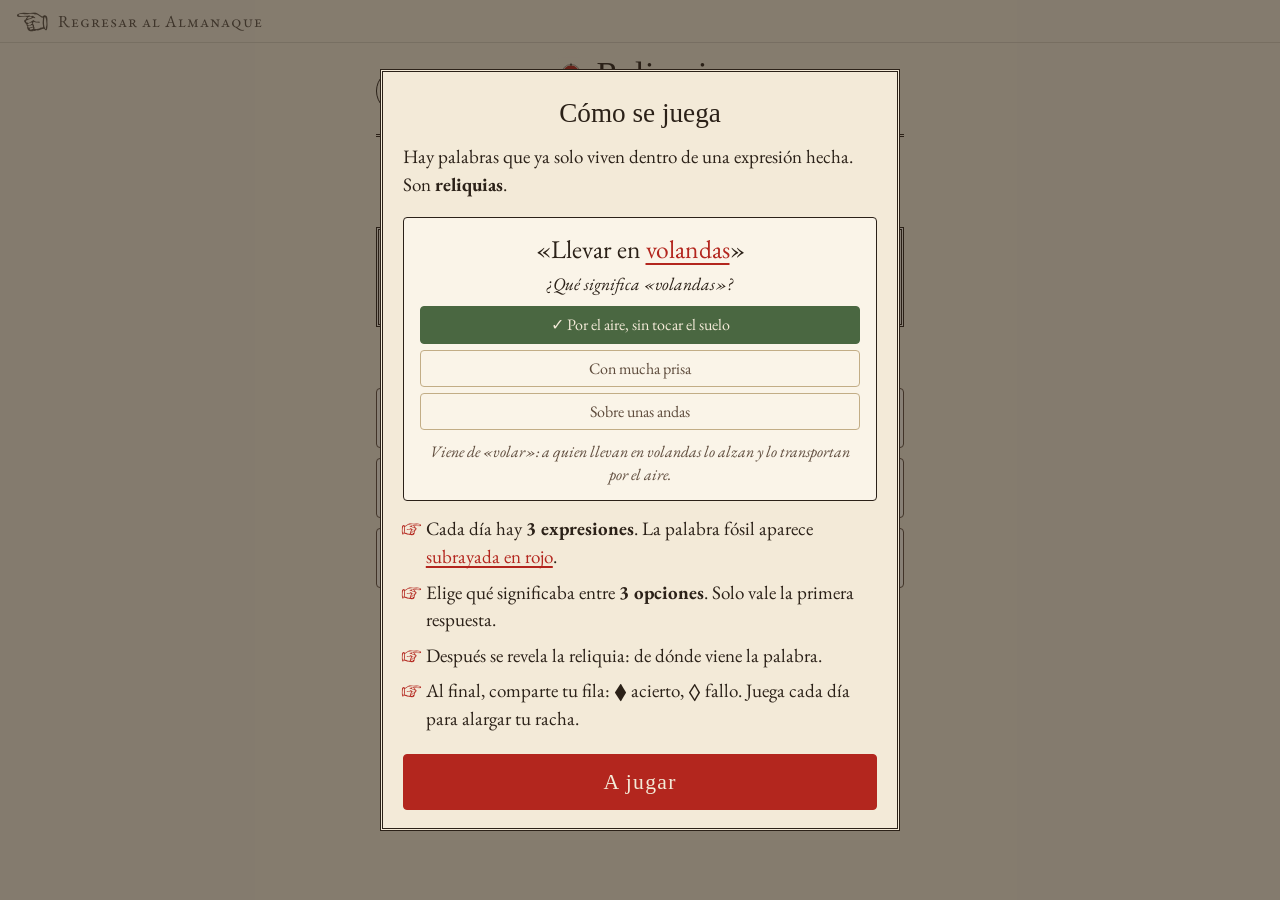
==== index.html @ 60be044e "Portada de 1,5 s y fundido de 0,5 s, como en Otrora Co-Authored-By: Claude Opus 5.5 <noreply@anthrop" ====
<!doctype html>
<html lang="es">
<head>
  <meta charset="utf-8">
  <meta name="viewport" content="width=device-width, initial-scale=1, viewport-fit=cover">
  <title>Relicario</title>
  <meta name="description" content="Cada día, tres expresiones con una palabra fósil que solo sobrevive dentro de ellas. ¿Sabes qué significaba?">
  <!-- Vista previa al compartir el enlace (WhatsApp, X, Bluesky…): el icono del juego. -->
  <meta property="og:type" content="website">
  <meta property="og:site_name" content="Almanaque">
  <meta property="og:title" content="Relicario">
  <meta property="og:description" content="Cada día, tres expresiones con una palabra fósil que solo sobrevive dentro de ellas. ¿Sabes qué significaba?">
  <meta property="og:url" content="https://joseleking.github.io/Relicario/">
  <meta property="og:image" content="https://joseleking.github.io/Relicario/icons/relicario-512.png">
  <meta property="og:image:width" content="512">
  <meta property="og:image:height" content="512">
  <meta property="og:image:alt" content="Icono de Relicario">
  <meta name="twitter:card" content="summary">
  <meta name="theme-color" content="#F3EAD8">
  <meta name="color-scheme" content="light">
  <script>
    // Modo claro u oscuro: el que se elija en Almanaque, común a todos los juegos. Sin elegir, claro.
    try {
      if (localStorage.getItem('almanaque:tema') === 'dark') {
        document.documentElement.dataset.theme = 'dark';
        document.querySelector('meta[name="theme-color"]').content = '#1C1712';
        document.querySelector('meta[name="color-scheme"]').content = 'dark';
      }
    } catch (e) {}
  </script>
  <link rel="manifest" href="manifest.webmanifest">
  <link rel="icon" href="icons/favicon.ico" sizes="32x32">
  <link rel="icon" href="icons/relicario-logo.svg" type="image/svg+xml">
  <link rel="apple-touch-icon" href="icons/apple-touch-icon.png">
  <meta name="apple-mobile-web-app-capable" content="yes">
  <meta name="mobile-web-app-capable" content="yes">
  <meta name="apple-mobile-web-app-title" content="Relicario">
  <meta name="apple-mobile-web-app-status-bar-style" content="default">
  <link rel="preconnect" href="https://fonts.googleapis.com">
  <link rel="preconnect" href="https://fonts.gstatic.com" crossorigin>
  <link href="https://fonts.googleapis.com/css2?family=EB+Garamond:ital,wght@0,400;0,500;0,600;1,400&family=IM+Fell+English:ital@0;1&family=IM+Fell+English+SC&display=swap" rel="stylesheet">
  <link rel="stylesheet" href="styles.css?v=3">
  <!-- Estilos de la portada en línea: así se pinta bien antes de que cargue styles.css.
       Los colores repiten --papel y --tinta de styles.css porque aún no existe. -->
  <style>
    #portada {
      position: fixed;
      inset: 0;
      z-index: 20;
      display: grid;
      place-content: center;
      justify-items: center;
      gap: 1rem;
      background: #F3EAD8;
      color: #2B2118;
      transition: opacity 0.5s ease, visibility 0.5s ease;
    }
    [data-theme="dark"] #portada { background: #1C1712; color: #ECE1C9; }
    #portada.oculta { opacity: 0; visibility: hidden; }
    .portada__logo { width: 8rem; height: 8rem; animation: asomar 0.5s ease-out both; }
    .portada__nombre {
      margin: 0;
      font-family: "IM Fell English SC", "IM Fell English", Georgia, serif;
      font-size: 2.6rem;
      letter-spacing: 0.04em;
      line-height: 1;
      animation: asomar 0.5s ease-out both;
    }
    @keyframes asomar { from { opacity: 0; transform: scale(0.9); } }
    /* La R del logo se balancea un poco sobre su centro mientras se ve la portada. */
    .portada__r {
      transform-box: fill-box;
      transform-origin: center;
      animation: balancear 1.1s ease-in-out 0.2s both;
    }
    @keyframes balancear {
      0%, 100% { transform: rotate(0); }
      35% { transform: rotate(-10deg); }
      70% { transform: rotate(5deg); }
    }
    @media (prefers-reduced-motion: reduce) {
      #portada, #portada * { animation: none; transition: none; }
    }
  </style>
</head>
<body>
  <div id="portada" aria-hidden="true">
    <svg class="portada__logo" xmlns="http://www.w3.org/2000/svg" viewBox="0 0 120 120" aria-hidden="true" focusable="false"><rect x="2" y="2" width="116" height="116" rx="26" fill="#F3EAD8"/><circle cx="60" cy="60" r="30" fill="#B3261E"/><circle cx="60" cy="60" r="33.5" fill="none" stroke="#2B2118" stroke-width="1.5"/><g fill="#2B2118"><path d="M60 20 L56 30 L64 30Z"/><path d="M60 100 L56 90 L64 90Z"/><path d="M20 60 L30 56 L30 64Z"/><path d="M100 60 L90 56 L90 64Z"/></g><path d="M45.570503597122304 75.5C47.75611510791367 75.41079136690648 49.89712230215827 75.36618705035971 52.08273381294964 75.36618705035971C54.26834532374101 75.36618705035971 56.45395683453238 75.41079136690648 58.639568345323745 75.5V74.16187050359713L56.49856115107914 74.02805755395684C54.446762589928056 73.89424460431654 54.22374100719425 73.53741007194245 54.22374100719425 70.0136690647482V46.73021582733813C55.740287769784175 46.37338129496403 57.07841726618705 46.19496402877698 58.594964028776985 46.19496402877698C63.233812949640296 46.19496402877698 65.82086330935252 48.33597122302159 65.82086330935252 52.1273381294964C65.82086330935252 56.230935251798556 62.56474820143885 58.81798561151079 57.39064748201439 58.81798561151079H56.097122302158276V59.531654676258995C57.07841726618705 60.60215827338129 57.435251798561154 61.09280575539569 58.14892086330936 62.074100719424465L66.35611510791367 73.09136690647482L68.18489208633093 75.5C69.21079136690648 75.41079136690648 70.19208633093525 75.36618705035971 71.2179856115108 75.36618705035971C72.2884892086331 75.36618705035971 73.3589928057554 75.41079136690648 74.4294964028777 75.5V74.16187050359713C73.0021582733813 74.02805755395684 72.2884892086331 73.76043165467625 71.70863309352518 73.0021582733813L61.583453237410076 59.79928057553957C64.08129496402879 59.174820143884894 65.2410071942446 58.684172661870505 66.71294964028777 57.65827338129496C69.03237410071942 56.00791366906475 70.28129496402877 53.77769784172662 70.28129496402877 51.190647482014384C70.28129496402877 46.90863309352518 67.38201438848921 44.5 61.583453237410076 44.5C58.90719424460432 44.5 56.27553956834532 44.63381294964029 53.59928057553957 44.63381294964029C51.012230215827344 44.63381294964029 48.469784172661875 44.58920863309352 45.882733812949645 44.5V45.83812949640288L47.711510791366905 45.971942446043165C49.763309352517986 46.10575539568345 49.9863309352518 46.50719424460432 49.9863309352518 49.9863309352518V70.0136690647482C49.9863309352518 73.53741007194245 49.763309352517986 73.89424460431654 47.711510791366905 74.02805755395684L45.570503597122304 74.16187050359713Z" fill="#F3EAD8" class="portada__r"/></svg>
    <p class="portada__nombre">Relicario</p>
  </div>
  <div class="hoja">
    <header class="cabecera">
      <button class="icono-btn" id="btn-ayuda" type="button" aria-label="Cómo se juega">?</button>
      <div class="cabecera__titulo">
        <h1><img class="cabecera__logo" src="icons/relicario-logo.svg" width="34" height="34" alt="">Relicario</h1>
        <p class="cabecera__sub" id="subtitulo">Gabinete de palabras fósiles</p>
      </div>
      <span class="cabecera__hueco" aria-hidden="true"></span>
    </header>

    <main id="app">
      <p class="cargando">Abriendo el relicario…</p>
    </main>
  </div>

  <dialog class="modal" id="modal" aria-labelledby="modal-titulo">
    <div class="modal__cuerpo" id="modal-cuerpo"></div>
    <button class="btn btn--grande modal__cerrar" id="modal-cerrar" type="button">A jugar</button>
  </dialog>

  <div class="aviso" id="aviso" role="status" aria-live="polite"></div>

  <script src="volver-almanaque.js?v=4" defer></script>
  <script src="datos.js?v=3"></script>
  <script src="app.js?v=6"></script>
</body>
</html>
---- styles.css ----
/* ==========================================================================
   Relicario — gabinete de curiosidades: papel crema, tinta y lacre
   Plano a propósito: sin degradados ni sombras.
   ========================================================================== */

:root {
  --papel: #F3EAD8;
  --tarjeta: #FAF4E8;
  --tinta: #2B2118;
  --tinta-suave: #5E4B3C;
  --tinta-tenue: #7A6650;
  --filete: #C2AD86;
  --rojo: #B3261E;
  --rojo-tinte: rgba(179, 38, 30, 0.08);
  --verde: #4A6741;
  --verde-tinte: rgba(74, 103, 65, 0.1);
  --tarjeta-encima: #fff9ee;

  --letra: "EB Garamond", Garamond, "Times New Roman", serif;
  --letra-fell: "IM Fell English", "EB Garamond", Georgia, serif;
  --letra-titulo: "IM Fell English SC", "IM Fell English", Georgia, serif;

  --radio: 4px;
  --margen: 16px;

  color-scheme: light;
}

/* Modo oscuro: solo si se elige en Almanaque (data-theme lo pone index.html). */
:root[data-theme="dark"] {
  --papel: #1C1712;
  --tarjeta: #262019;
  --tinta: #ECE1C9;
  --tinta-suave: #C2B196;
  --tinta-tenue: #9C8B73;
  --filete: #5B4A35;
  --rojo: #E0675E;
  --rojo-tinte: rgba(224, 103, 94, 0.14);
  --verde: #8FB27A;
  --verde-tinte: rgba(143, 178, 122, 0.14);
  --tarjeta-encima: #2E271F;
  color-scheme: dark;
}

*,
*::before,
*::after { box-sizing: border-box; }

html { -webkit-text-size-adjust: 100%; }

body {
  margin: 0;
  min-height: 100vh;
  min-height: 100dvh;
  background: var(--papel);
  color: var(--tinta);
  font-family: var(--letra);
  font-size: 19px;
  line-height: 1.45;
  -webkit-tap-highlight-color: transparent;
}

.hoja {
  max-width: 560px;
  margin: 0 auto;
  overflow-x: clip;
  padding: 0 max(var(--margen), env(safe-area-inset-right)) max(32px, env(safe-area-inset-bottom)) max(var(--margen), env(safe-area-inset-left));
}

.visually-hidden {
  position: absolute !important;
  width: 1px; height: 1px;
  overflow: hidden;
  clip: rect(0 0 0 0);
  white-space: nowrap;
}

:focus-visible { outline: 3px solid var(--rojo); outline-offset: 3px; }
[tabindex="-1"]:focus { outline: none; }

/* ---------- Cabecera ---------- */

.cabecera {
  display: grid;
  grid-template-columns: 44px 1fr 44px;
  align-items: center;
  padding: max(14px, env(safe-area-inset-top)) 0 10px;
  border-bottom: 3px double var(--tinta);
  margin-bottom: 18px;
}

.cabecera__titulo { text-align: center; }

.cabecera h1 {
  margin: 0;
  font-family: var(--letra-titulo);
  font-weight: 400;
  font-size: 2.1rem;
  line-height: 1;
  letter-spacing: 0.02em;
  display: inline-flex;
  align-items: center;
  gap: 8px;
}

.cabecera__sub {
  margin: 4px 0 0;
  font-style: italic;
  font-size: 0.95rem;
  color: var(--tinta-suave);
}

.icono-btn {
  width: 44px;
  height: 44px;
  border-radius: 50%;
  border: 1.5px solid var(--tinta);
  background: transparent;
  color: var(--tinta);
  font-family: var(--letra-titulo);
  font-size: 1.35rem;
  line-height: 1;
  cursor: pointer;
}

.icono-btn:hover { background: var(--tarjeta); }

/* ---------- Pantallas ---------- */

.cargando { text-align: center; font-style: italic; color: var(--tinta-suave); }

.pantalla { animation: aparecer 0.3s ease both; }
.pantalla--centro,
.pantalla--resultado { text-align: center; }

@keyframes aparecer {
  from { opacity: 0; transform: translateY(6px); }
  to { opacity: 1; transform: none; }
}

.kicker {
  margin: 0 0 12px;
  font-family: var(--letra-titulo);
  font-weight: 400;
  font-size: 1.1rem;
  letter-spacing: 0.08em;
  text-align: center;
  color: var(--rojo);
}

.lema {
  font-family: var(--letra-fell);
  font-style: italic;
  font-size: 1.45rem;
  line-height: 1.3;
  margin: 8px 0 18px;
}

.floron {
  font-size: 1.8rem;
  color: var(--rojo);
  line-height: 1;
  margin: 14px 0 6px;
}

/* La palabra fósil: en rojo y subrayada */
.fosil {
  color: var(--rojo);
  text-decoration: underline;
  text-decoration-color: var(--rojo);
  text-decoration-thickness: 0.08em;
  text-underline-offset: 0.18em;
  text-decoration-skip-ink: none;
}

/* ---------- Botones ---------- */

.btn {
  display: inline-flex;
  align-items: center;
  justify-content: center;
  min-height: 52px;
  padding: 10px 18px;
  border-radius: var(--radio);
  border: 1.5px solid var(--rojo);
  background: var(--rojo);
  color: var(--papel);
  font: inherit;
  font-size: 1.1rem;
  font-weight: 500;
  letter-spacing: 0.02em;
  cursor: pointer;
  text-decoration: none;
  touch-action: manipulation;
  transition: transform 0.08s ease;
}

.btn:active { transform: translateY(1px); }

.btn--grande {
  width: 100%;
  min-height: 56px;
  font-family: var(--letra-titulo);
  font-size: 1.35rem;
  font-weight: 400;
  letter-spacing: 0.06em;
}

.btn--sec {
  background: transparent;
  color: var(--tinta);
  border-color: var(--tinta);
}

.pila {
  display: grid;
  gap: 10px;
  margin: 20px 0;
}

/* ---------- Progreso ---------- */

.progreso {
  display: flex;
  justify-content: center;
  gap: 14px;
  list-style: none;
  margin: 0 0 6px;
  padding: 0;
  font-size: 1.35rem;
  line-height: 1;
  color: var(--filete);
}

.progreso .is-actual { color: var(--tinta); }
.progreso .is-acierto { color: var(--verde); }
.progreso .is-fallo { color: var(--rojo); }

/* ---------- Vitrina con la expresión ---------- */

.vitrina {
  position: relative;
  margin: 18px 0 20px;
  padding: 26px 18px 22px;
  border: 3px double var(--tinta);
  background: var(--tarjeta);
  text-align: center;
}

/* Cartela de museo sobre el marco */
.vitrina__rotulo {
  position: absolute;
  top: -0.8em;
  left: 50%;
  transform: translateX(-50%);
  padding: 0 10px;
  background: var(--papel);
  font-family: var(--letra-titulo);
  font-size: 0.95rem;
  letter-spacing: 0.1em;
  white-space: nowrap;
  color: var(--tinta-suave);
}

.expresion {
  margin: 0;
  font-family: var(--letra-fell);
  font-size: clamp(1.75rem, 8vw, 2.3rem);
  line-height: 1.25;
  text-wrap: balance;
}

.pregunta {
  margin: 0 0 14px;
  font-family: var(--letra-fell);
  font-style: italic;
  font-size: 1.3rem;
  line-height: 1.3;
  text-align: center;
}

/* ---------- Opciones ---------- */

.opciones {
  display: grid;
  gap: 10px;
}

.opcion {
  display: flex;
  align-items: center;
  gap: 12px;
  width: 100%;
  min-height: 60px;
  padding: 10px 14px;
  border: 1.5px solid var(--tinta-suave);
  border-radius: var(--radio);
  background: var(--tarjeta);
  color: var(--tinta);
  font: inherit;
  font-size: 1.1rem;
  line-height: 1.25;
  text-align: left;
  cursor: pointer;
  touch-action: manipulation;
  transition: background-color 0.15s ease, border-color 0.15s ease;
}

.opcion:hover:not(:disabled) { border-color: var(--tinta); background: var(--tarjeta-encima); }
.opcion:active:not(:disabled) { transform: translateY(1px); }
.opcion:disabled { cursor: default; }

.opcion__letra {
  flex: none;
  width: 30px;
  height: 30px;
  display: grid;
  place-items: center;
  border: 1px solid currentColor;
  border-radius: 50%;
  font-family: var(--letra-fell);
  font-style: italic;
  font-size: 1.05rem;
  line-height: 1;
  padding-bottom: 2px;
}

.opcion__texto { flex: 1; }

.opcion__marca {
  flex: none;
  font-size: 1.3rem;
  line-height: 1;
}

.opcion.is-correcta {
  background: var(--verde);
  border-color: var(--verde);
  color: var(--papel);
}

.opcion.is-errada {
  background: var(--rojo);
  border-color: var(--rojo);
  color: var(--papel);
}

.opcion.is-apagada {
  border-color: var(--filete);
  color: var(--tinta-tenue);
}

.veredicto {
  min-height: 1.45em;
  margin: 14px 0 0;
  text-align: center;
  font-style: italic;
  color: var(--tinta-suave);
}

.veredicto.is-acierto { color: var(--verde); }
.veredicto.is-fallo { color: var(--rojo); }

/* ---------- Tarjeta «Reliquia» ---------- */

.reliquia {
  margin: 14px 0 0;
  padding: 18px 18px 18px;
  border: 1.5px solid var(--tinta);
  border-radius: var(--radio);
  background: var(--tarjeta);
  scroll-margin-bottom: 16px;
}

.reliquia.is-recien { animation: aparecer 0.35s ease both; }

.reliquia__titulo {
  margin: 0;
  font-family: var(--letra-titulo);
  font-weight: 400;
  font-size: 1.25rem;
  letter-spacing: 0.08em;
  color: var(--rojo);
}

.reliquia__expresion {
  margin: 2px 0 8px;
  padding-bottom: 8px;
  border-bottom: 1px solid var(--filete);
  font-family: var(--letra-fell);
  font-style: italic;
  font-size: 1.15rem;
  color: var(--tinta-suave);
}

.reliquia__texto {
  margin: 0 0 16px;
  font-size: 1.15rem;
  text-wrap: pretty;
}

/* ---------- Resultado ---------- */

.marcador {
  padding: 20px 16px 18px;
  border: 3px double var(--tinta);
  background: var(--tarjeta);
}

.marcador__cifra {
  margin: 0;
  font-family: var(--letra-titulo);
  line-height: 1;
  color: var(--tinta);
}

.marcador__cifra b { font-weight: 500; font-size: 3.6rem; color: var(--rojo); }
.marcador__cifra span { font-size: 1.6rem; color: var(--tinta-suave); }

.marcador__rombos {
  margin: 10px 0 6px;
  font-size: 2.2rem;
  line-height: 1;
  letter-spacing: 0.2em;
  padding-left: 0.2em;   /* compensa el espaciado de la última letra */
  color: var(--rojo);
}

.marcador__frase {
  margin: 0;
  font-family: var(--letra-fell);
  font-style: italic;
  font-size: 1.25rem;
}

.cifras {
  display: grid;
  grid-template-columns: 1fr 1fr;
  gap: 8px;
  margin: 0 0 14px;
}

.cifras dt {
  font-size: 0.85rem;
  line-height: 1.15;
  font-variant: small-caps;
  letter-spacing: 0.06em;
  color: var(--tinta-suave);
}

.cifras dd {
  margin: 0;
  font-family: var(--letra-titulo);
  font-size: 2rem;
  line-height: 1.15;
}

.cifras dd.cifras__unidad {
  font-family: var(--letra);
  font-style: italic;
  font-size: 0.9rem;
  color: var(--tinta-suave);
}

.cuenta-atras {
  margin: 0 0 26px;
  font-style: italic;
  color: var(--tinta-suave);
}

.cuenta-atras time {
  display: block;
  font-style: normal;
  font-family: var(--letra-titulo);
  font-size: 1.6rem;
  color: var(--tinta);
  font-variant-numeric: tabular-nums;
}

.repaso__titulo {
  margin: 0 0 6px;
  font-family: var(--letra-titulo);
  font-weight: 400;
  font-size: 1.1rem;
  letter-spacing: 0.08em;
  color: var(--tinta-suave);
}

.repaso {
  list-style: none;
  margin: 0;
  padding: 0;
  text-align: left;
  border-top: 1px solid var(--filete);
}

.repaso li { border-bottom: 1px solid var(--filete); }

.repaso summary {
  display: flex;
  align-items: center;
  gap: 12px;
  min-height: 52px;
  padding: 8px 2px;
  cursor: pointer;
  list-style: none;
}

.repaso summary::-webkit-details-marker { display: none; }

.repaso summary::after {
  content: "+";
  margin-left: auto;
  font-size: 1.3rem;
  color: var(--tinta-suave);
}

.repaso details[open] summary::after { content: "−"; }

.repaso__marca { font-size: 1.15rem; }
.repaso__marca.is-acierto { color: var(--verde); }
.repaso__marca.is-fallo { color: var(--rojo); }

.repaso__expresion {
  font-family: var(--letra-fell);
  font-size: 1.2rem;
}

.repaso__detalle {
  padding: 0 2px 12px 28px;
  font-size: 1.05rem;
  color: var(--tinta-suave);
}

.repaso__detalle p { margin: 0; }
.repaso__detalle b { color: var(--tinta); font-weight: 600; }

/* ---------- Cómo se juega ---------- */

.modal {
  width: min(520px, calc(100vw - 24px));
  max-height: calc(100dvh - 32px);
  padding: 22px 20px 18px;
  border: 3px double var(--tinta);
  border-radius: 0;
  background: var(--papel);
  color: var(--tinta);
}

.modal::backdrop { background: rgba(43, 33, 24, 0.55); }

.modal h2 {
  margin: 0 0 10px;
  font-family: var(--letra-titulo);
  font-weight: 400;
  font-size: 1.7rem;
  text-align: center;
}

.modal__cerrar { margin-top: 4px; }

.reglas > p:first-child { margin-top: 0; }

.ejemplo {
  margin: 14px 0;
  padding: 16px 16px 14px;
  border: 1.5px solid var(--tinta);
  border-radius: var(--radio);
  background: var(--tarjeta);
  text-align: center;
}

.ejemplo__expresion {
  margin: 0;
  font-family: var(--letra-fell);
  font-size: 1.6rem;
  line-height: 1.2;
}

.ejemplo__pregunta {
  margin: 6px 0 10px;
  font-family: var(--letra-fell);
  font-style: italic;
  font-size: 1.1rem;
}

.ejemplo__opciones {
  display: grid;
  gap: 6px;
  list-style: none;
  margin: 0 0 10px;
  padding: 0;
  font-size: 1rem;
}

.ejemplo__opciones li {
  padding: 6px 10px;
  border: 1px solid var(--filete);
  border-radius: var(--radio);
  color: var(--tinta-suave);
}

.ejemplo__opciones .is-correcta {
  background: var(--verde);
  border-color: var(--verde);
  color: var(--papel);
}

.ejemplo__reliquia {
  margin: 0;
  font-size: 1rem;
  font-style: italic;
  color: var(--tinta-suave);
}

.reglas__lista {
  padding-left: 1.2em;
  margin: 0 0 18px;
}

.reglas__lista li { margin-bottom: 8px; }
.reglas__lista li::marker { content: "☞ "; color: var(--rojo); }

/* ---------- Cifras ----------
   Las de IM Fell son de estilo antiguo y el 1 parece una I */
.num,
.marcador__cifra b,
.cifras dd,
.cuenta-atras time {
  font-family: var(--letra);
  font-variant-numeric: lining-nums tabular-nums;
}

/* ---------- Aviso ---------- */

.aviso {
  position: fixed;
  left: 50%;
  bottom: max(24px, env(safe-area-inset-bottom));
  z-index: 10;
  max-width: calc(100vw - 32px);
  padding: 10px 16px;
  border-radius: var(--radio);
  background: var(--tinta);
  color: var(--papel);
  font-size: 1rem;
  white-space: pre-line;
  text-align: center;
  opacity: 0;
  pointer-events: none;
  transform: translate(-50%, 12px);
  transition: opacity 0.2s ease, transform 0.2s ease;
}

.aviso.is-visible { opacity: 1; transform: translate(-50%, 0); }

/* La portada (#portada) tiene sus estilos en línea en index.html. */

@media (prefers-reduced-motion: reduce) {
  *, *::before, *::after { animation: none !important; transition: none !important; }
}

@media (max-width: 360px) {
  body { font-size: 18px; }
  .cabecera h1 { font-size: 1.8rem; }
  .vitrina { padding: 24px 12px 18px; }
}
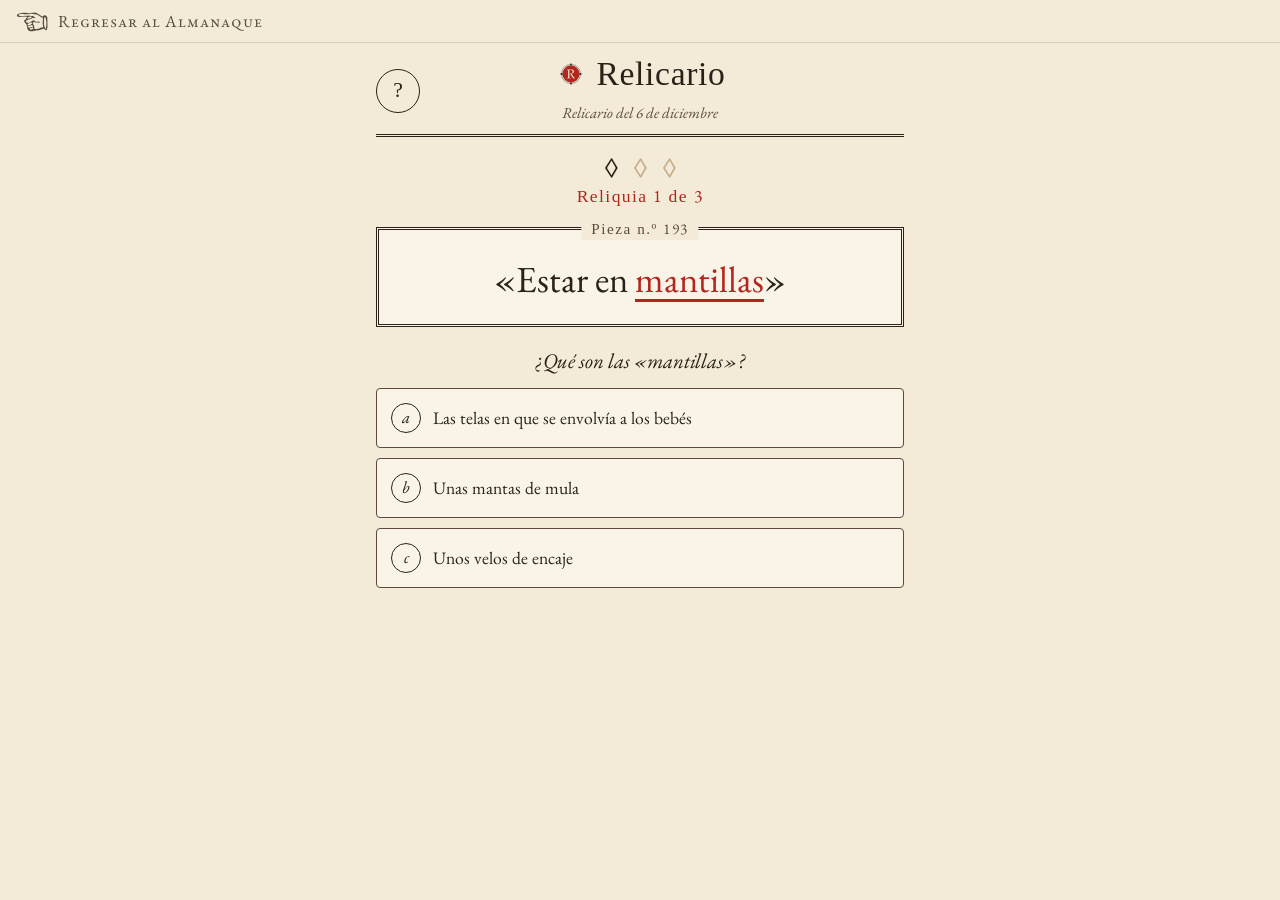
==== commit baac1590: "La portada se queda al menos 1,4 s desde que se pinta, para que el logo acabe de animarse en la prim" ====
--- a/index.html
+++ b/index.html
@@ -112,6 +112,6 @@
 
   <script src="volver-almanaque.js?v=4" defer></script>
   <script src="datos.js?v=3"></script>
-  <script src="app.js?v=6"></script>
+  <script src="app.js?v=7"></script>
 </body>
 </html>
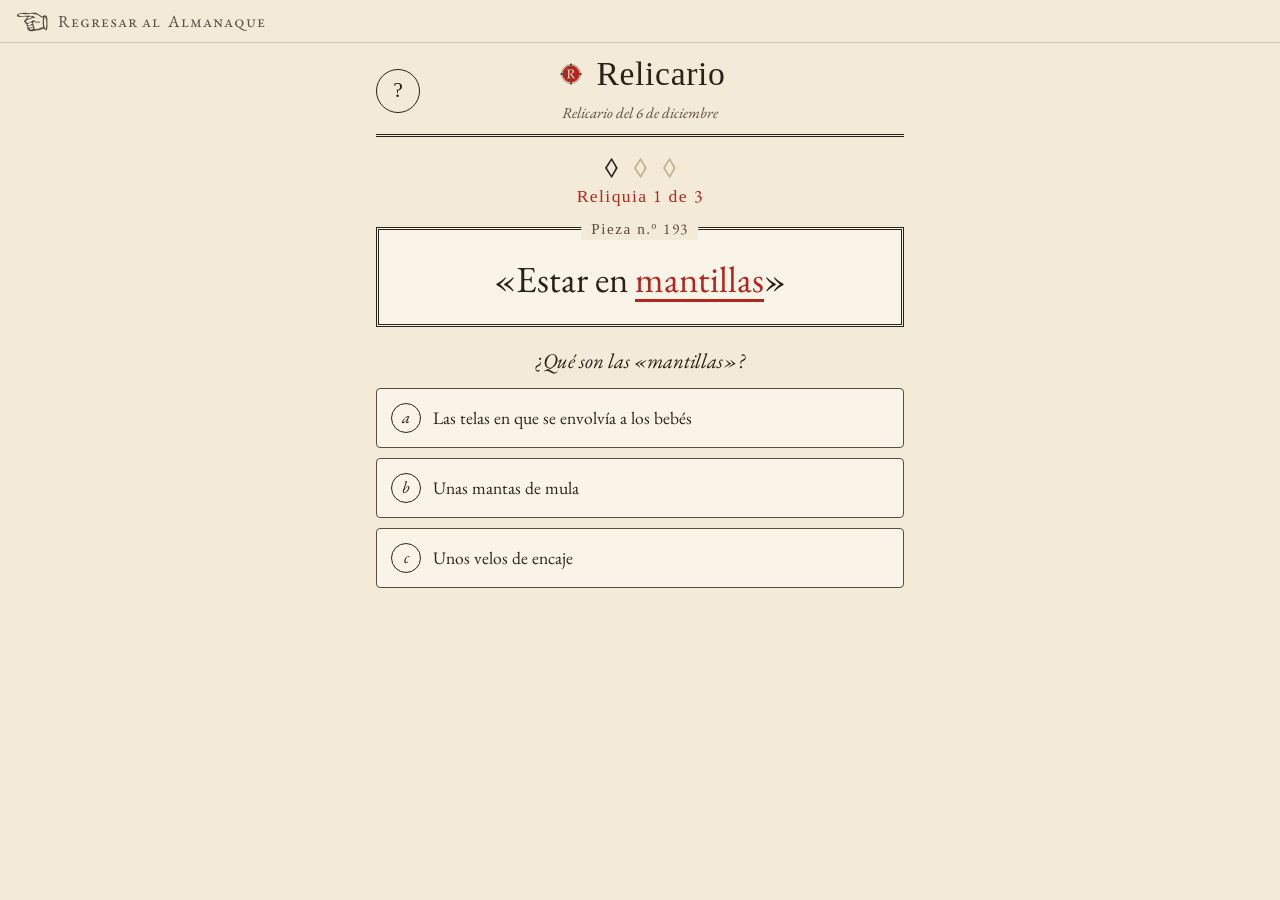
==== commit 9c82a504: "Franja con «Siguiente: … ☞» y botón «Siguiente juego» al terminar (volver-almanaque.js nuevo) Co-Aut" ====
--- a/index.html
+++ b/index.html
@@ -110,7 +110,7 @@
 
   <div class="aviso" id="aviso" role="status" aria-live="polite"></div>
 
-  <script src="volver-almanaque.js?v=4" defer></script>
+  <script src="volver-almanaque.js?v=5" defer></script>
   <script src="datos.js?v=3"></script>
   <script src="app.js?v=7"></script>
 </body>
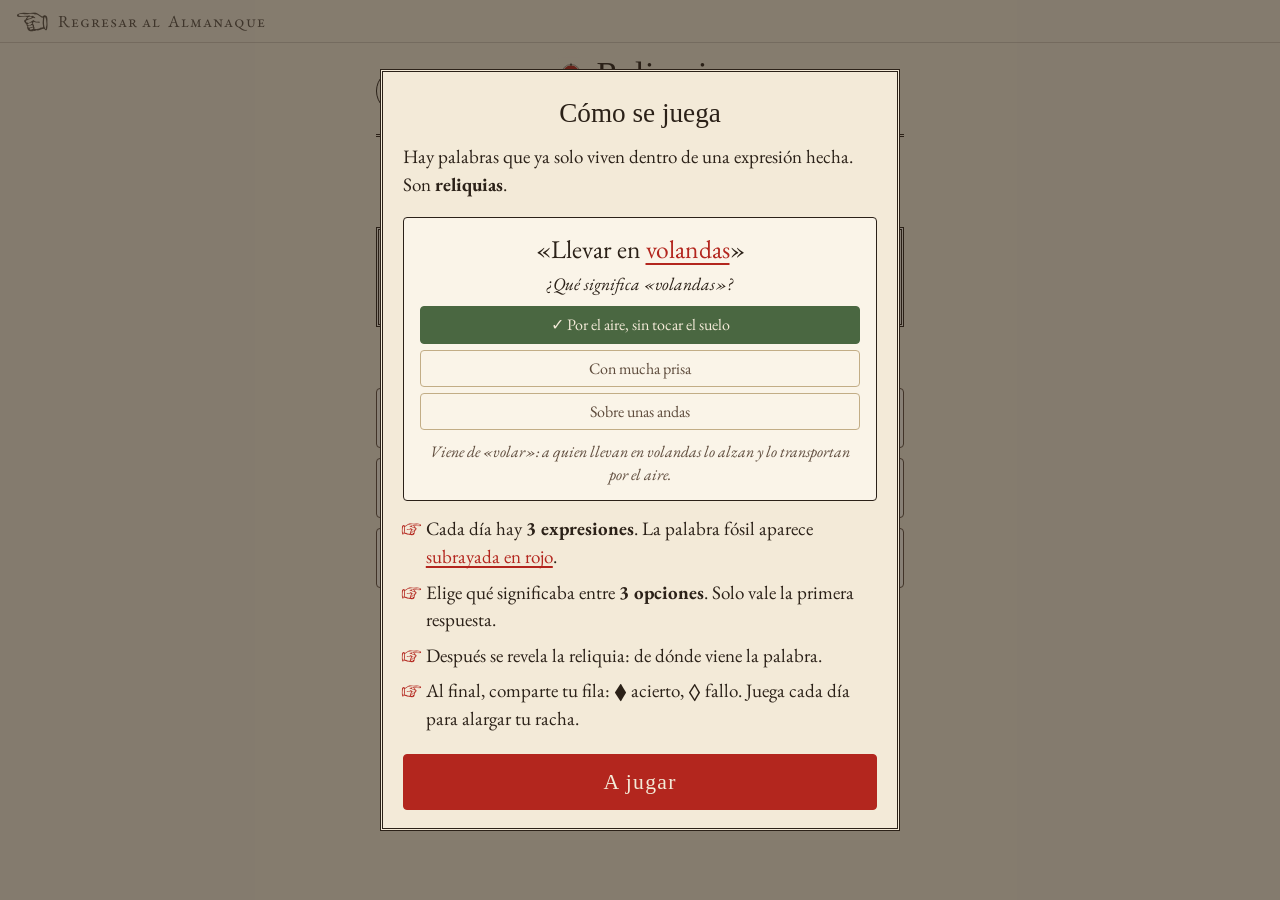
==== commit f31d5aa8: "Abrir el juego sin jugarlo ya no lo marca como hecho en Almanaque (volver-almanaque.js nuevo) Co-Aut" ====
--- a/index.html
+++ b/index.html
@@ -110,7 +110,7 @@
 
   <div class="aviso" id="aviso" role="status" aria-live="polite"></div>
 
-  <script src="volver-almanaque.js?v=5" defer></script>
+  <script src="volver-almanaque.js?v=6" defer></script>
   <script src="datos.js?v=3"></script>
   <script src="app.js?v=7"></script>
 </body>
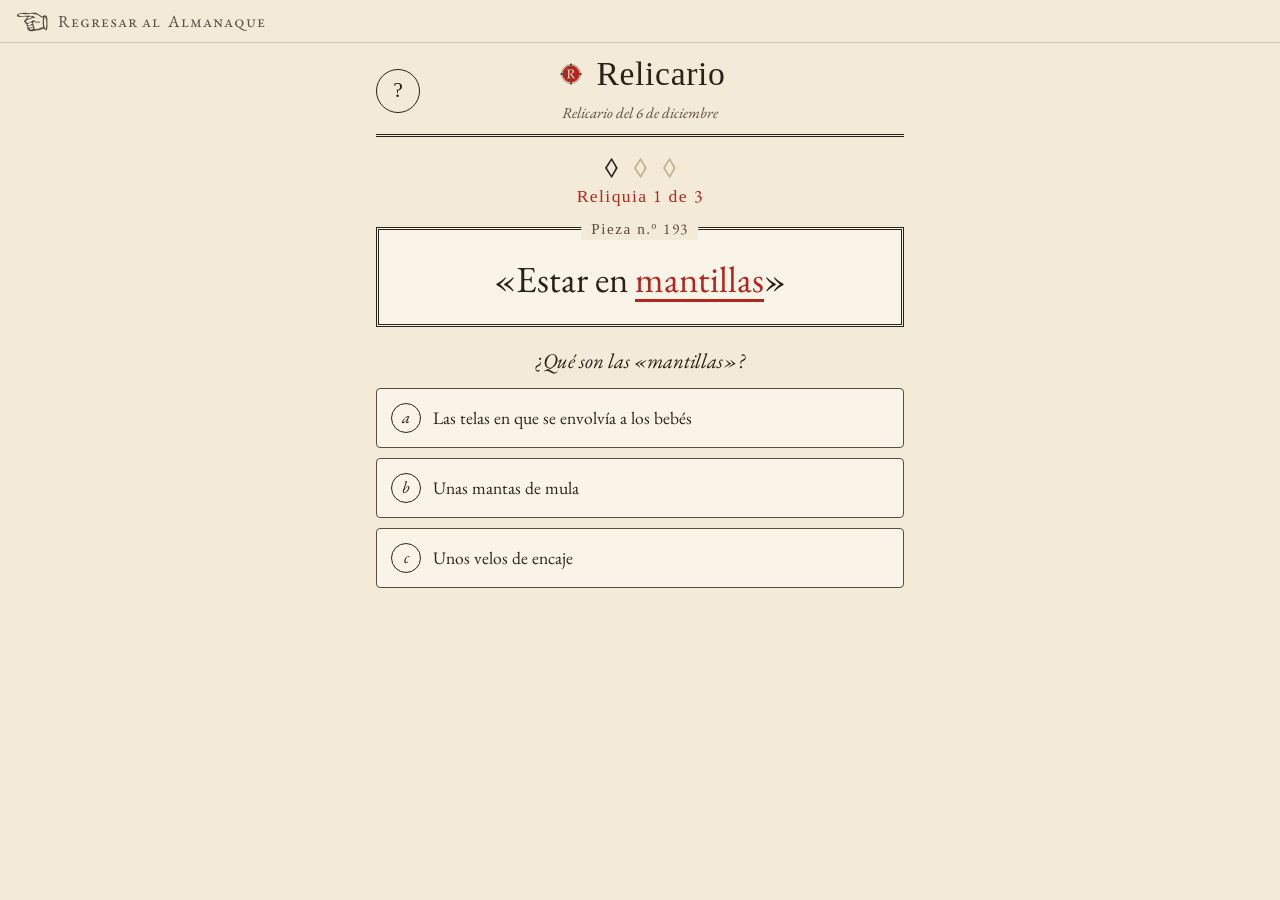
==== commit 63271ef7: "La franja muestra solo el nombre del siguiente juego, sin «Siguiente:» (volver-almanaque.js nuevo) C" ====
--- a/index.html
+++ b/index.html
@@ -110,7 +110,7 @@
 
   <div class="aviso" id="aviso" role="status" aria-live="polite"></div>
 
-  <script src="volver-almanaque.js?v=6" defer></script>
+  <script src="volver-almanaque.js?v=7" defer></script>
   <script src="datos.js?v=3"></script>
   <script src="app.js?v=7"></script>
 </body>
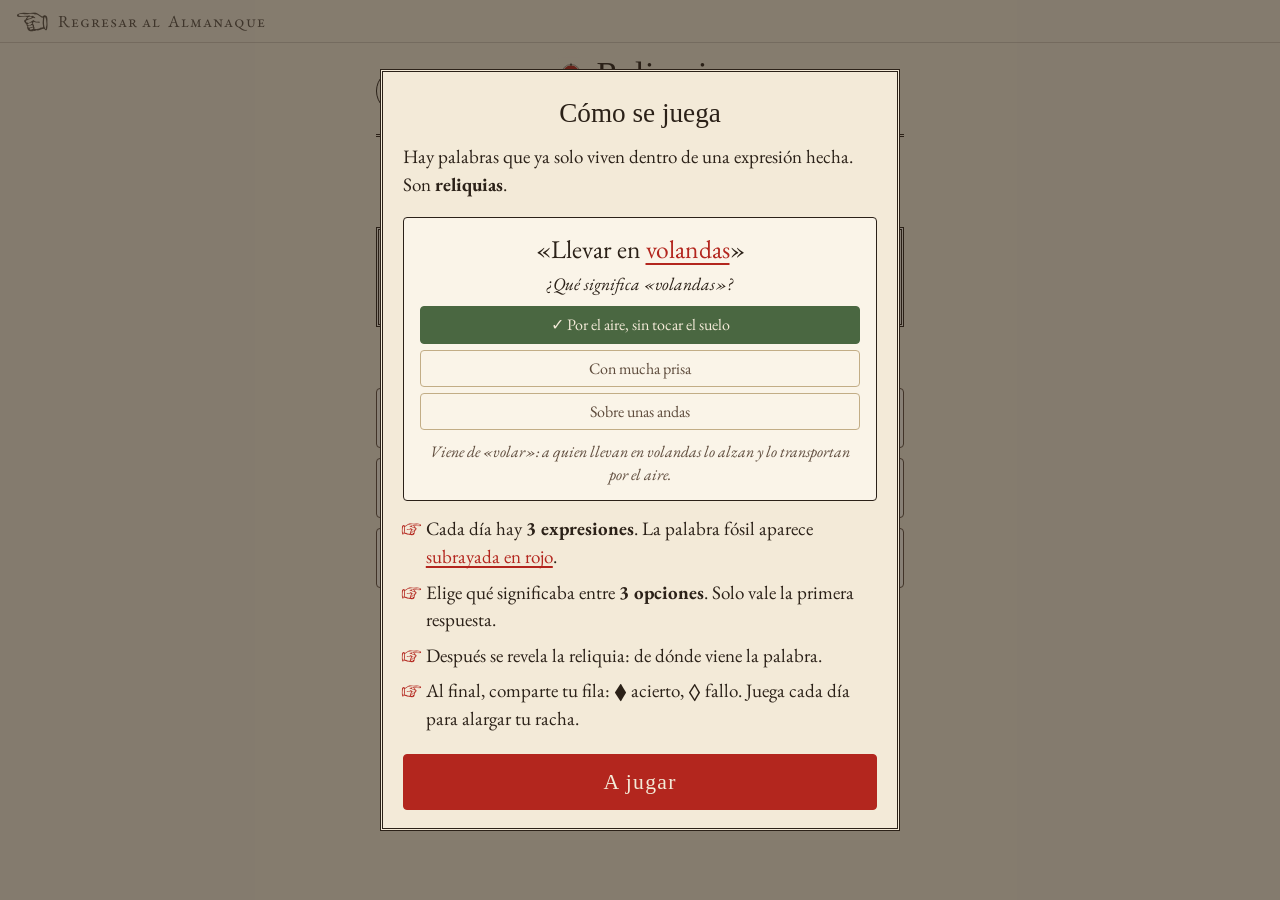
==== commit 3c75ee86: "Almanaque completo: con todas las hojas hechas, la franja lo dice, cae confeti y se estampa el sello" ====
--- a/index.html
+++ b/index.html
@@ -110,7 +110,7 @@
 
   <div class="aviso" id="aviso" role="status" aria-live="polite"></div>
 
-  <script src="volver-almanaque.js?v=7" defer></script>
+  <script src="volver-almanaque.js?v=8" defer></script>
   <script src="datos.js?v=3"></script>
   <script src="app.js?v=7"></script>
 </body>
